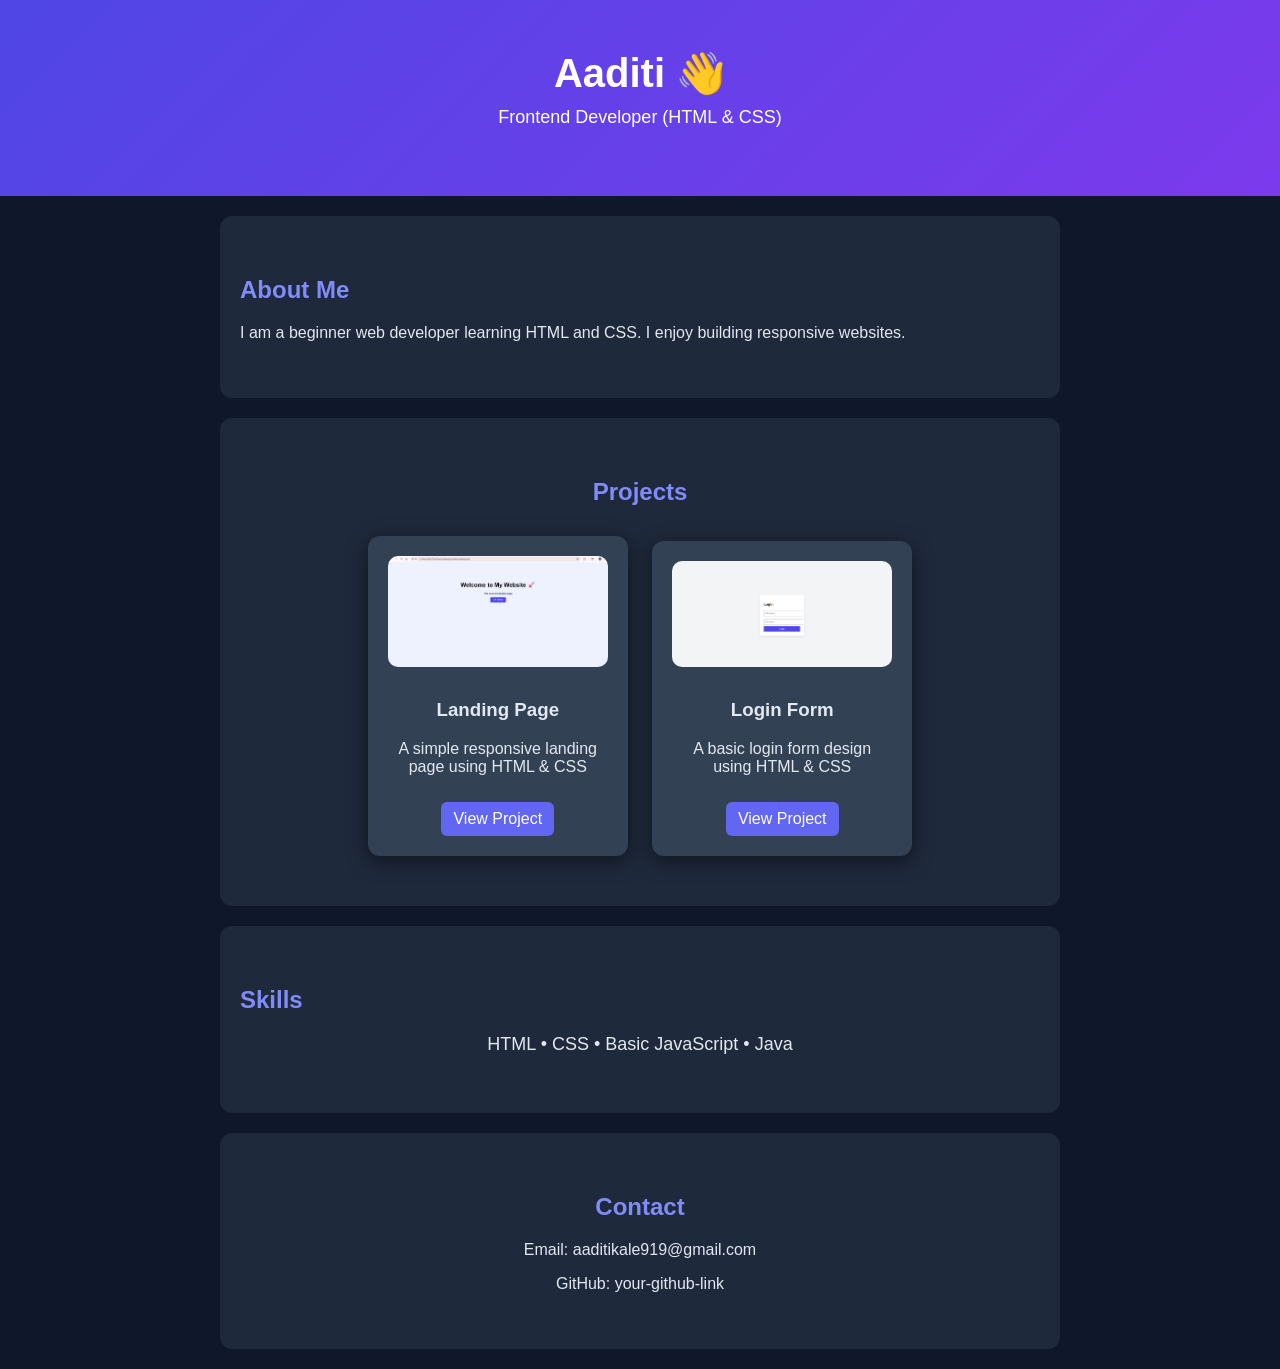
==== index.html @ 534e62b0 "Add files via upload" ====
<!DOCTYPE html>
<html>
<head>
  <title>Aaditi Portfolio</title>
  <link rel="stylesheet" href="style.css">
  <meta name="viewport" content="width=device-width, initial-scale=1.0">
</head>

<body>

<div class="background">
  <span></span>
  <span></span>
  <span></span>
  <span></span>
</div>

<header>
  <h1>Aaditi 👋</h1>
  <p>Frontend Developer (HTML & CSS)</p>
</header>

<section class="about">
  <h2>About Me</h2>
  <p>I am a beginner web developer learning HTML and CSS. I enjoy building responsive websites.</p>
</section>

<section class="projects">
  <h2>Projects</h2>

  <div class="card">
    <img src="landing.png" alt="Landing Page">
    <h3>Landing Page</h3>
    <p>A simple responsive landing page using HTML & CSS</p>
    <a href="landing.html">View Project</a>
  </div>

  <div class="card">
    <img src="login.png" alt="Login Form">
    <h3>Login Form</h3>
    <p>A basic login form design using HTML & CSS</p>
    <a href="login.html">View Project</a>
  </div>

</section>

<section class="skills">
  <h2>Skills</h2>
  <p>HTML • CSS • Basic JavaScript • Java</p>
</section>

<section class="contact">
  <h2>Contact</h2>
  <p>Email: aaditikale919@gmail.com</p>
  <p>GitHub: your-github-link</p>
</section>

</body>
</html>
---- style.css ----
/* Base */
body {
  margin: 0;
  font-family: Arial, sans-serif;
  background: #0f172a;
  color: #e2e8f0;
  animation: fadeIn 1s ease-in;
}

/* Header */
header {
  background: linear-gradient(135deg, #4f46e5, #7c3aed);
  color: white;
  text-align: center;
  padding: 50px 20px;
}

header h1 {
  margin: 0;
  font-size: 40px;
  animation: slideDown 1s ease;
}

header p {
  margin-top: 10px;
  font-size: 18px;
}

/* Sections */
section {
  background: #1e293b;
  border-radius: 12px;
  margin: 20px auto;
  padding: 40px 20px;
  max-width: 800px;
}

/* Titles */
h2 {
  margin-bottom: 20px;
  color: #818cf8;
}

/* Projects */
.projects {
  text-align: center;
}

.card {
  background: #334155;
  color: #e2e8f0;
  margin: 10px;
  padding: 20px;
  border-radius: 12px;
  display: inline-block;
  width: 220px;
  box-shadow: 0 5px 20px rgba(0,0,0,0.5);
  transition: all 0.3s ease;
}

.card:hover {
  transform: translateY(-10px) scale(1.03);
  box-shadow: 0 10px 25px rgba(0,0,0,0.7);
}

/* Images */
.card img {
  width: 100%;
  border-radius: 10px;
  margin-bottom: 10px;
}

/* Buttons */
.card a {
  background: #6366f1;
  color: white;
  padding: 8px 12px;
  border-radius: 6px;
  text-decoration: none;
  display: inline-block;
  margin-top: 10px;
  transition: 0.3s;
}

.card a:hover {
  background: #4f46e5;
  transform: scale(1.05);
  box-shadow: 0 0 10px #6366f1;
}

/* Skills */
.skills p {
  text-align: center;
  font-size: 18px;
  margin-top: 10px;
}

/* Contact */
.contact {
  text-align: center;
}

/* Animations */
@keyframes fadeIn {
  from { opacity: 0; }
  to { opacity: 1; }
}

@keyframes slideDown {
  from {
    transform: translateY(-50px);
    opacity: 0;
  }
  to {
    transform: translateY(0);
    opacity: 1;
  }
}

/* Background animation */
.background {
  position: fixed;
  width: 100%;
  height: 100%;
  z-index: -1;
  overflow: hidden;
}

.background span {
  position: absolute;
  width: 20px;
  height: 20px;
  background: rgba(255,255,255,0.1);
  border-radius: 50%;
  animation: move 10s linear infinite;
}

.background span:nth-child(1) { left: 10%; animation-duration: 12s; }
.background span:nth-child(2) { left: 30%; animation-duration: 8s; }
.background span:nth-child(3) { left: 60%; animation-duration: 10s; }
.background span:nth-child(4) { left: 80%; animation-duration: 7s; }

@keyframes move {
  0% { top: 100%; }
  100% { top: -10%; }
}

/* Smooth scroll */
html {
  scroll-behavior: smooth;
}
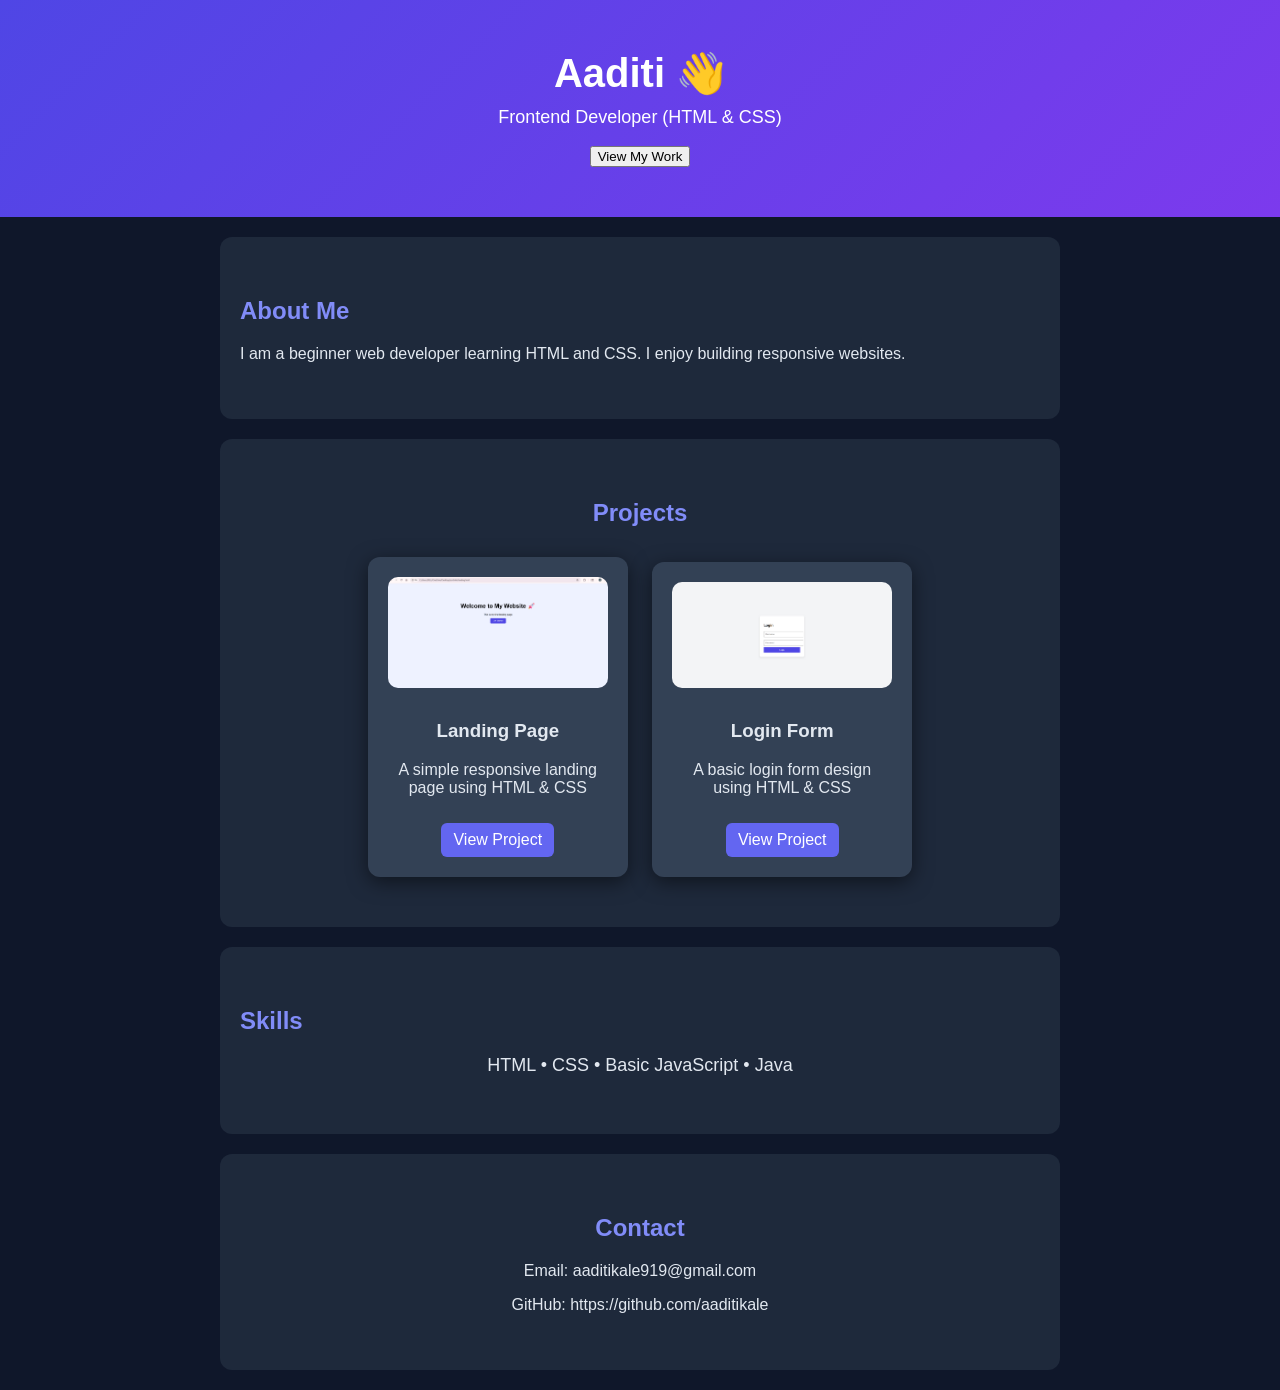
==== commit 68e7351c: "Enhance portfolio with scroll button and link update Added a button to scroll to the projects sectio" ====
--- a/index.html
+++ b/index.html
@@ -18,6 +18,10 @@
 <header>
   <h1>Aaditi 👋</h1>
   <p>Frontend Developer (HTML & CSS)</p>
+
+  <button onclick="document.querySelector('.projects').scrollIntoView()">
+    View My Work
+  </button>
 </header>
 
 <section class="about">
@@ -52,8 +56,8 @@
 <section class="contact">
   <h2>Contact</h2>
   <p>Email: aaditikale919@gmail.com</p>
-  <p>GitHub: your-github-link</p>
+  <p>GitHub: https://github.com/aaditikale</p>
 </section>
 
 </body>
-</html>+</html>
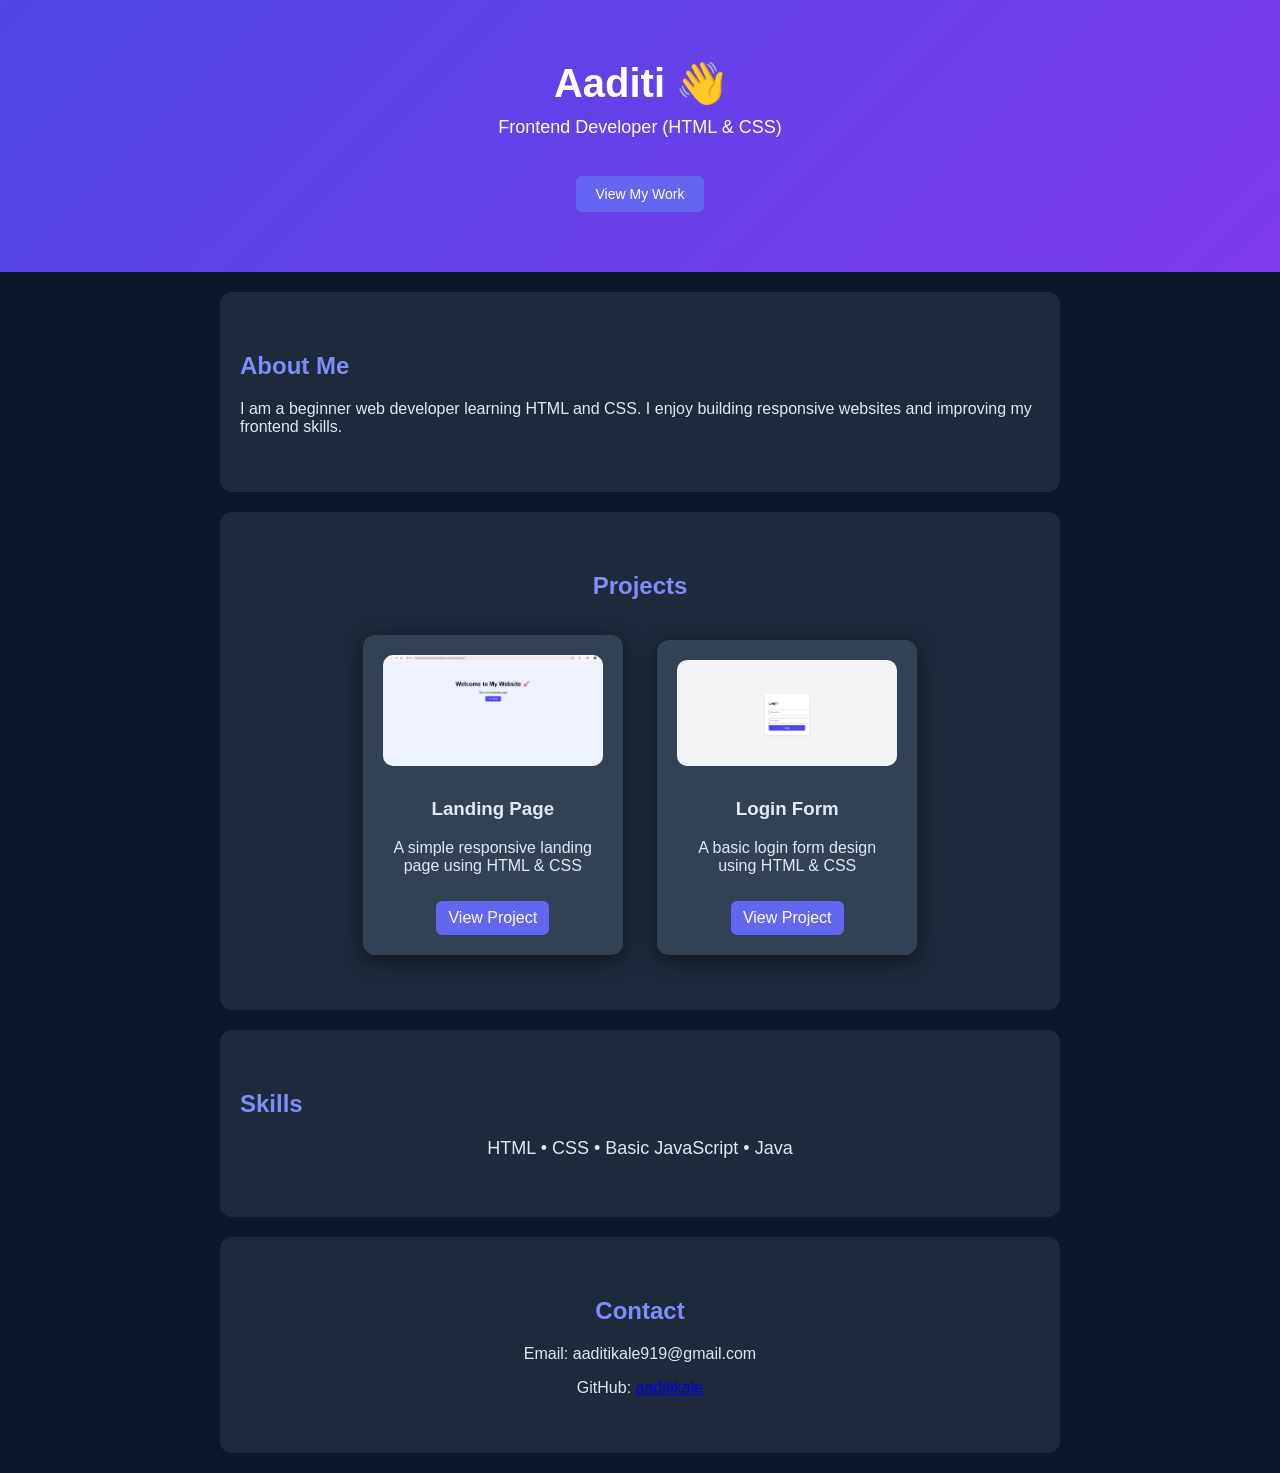
==== commit a976d9bd: "Update index.html" ====
--- a/index.html
+++ b/index.html
@@ -26,7 +26,10 @@
 
 <section class="about">
   <h2>About Me</h2>
-  <p>I am a beginner web developer learning HTML and CSS. I enjoy building responsive websites.</p>
+  <p>
+    I am a beginner web developer learning HTML and CSS. 
+    I enjoy building responsive websites and improving my frontend skills.
+  </p>
 </section>
 
 <section class="projects">
@@ -56,7 +59,12 @@
 <section class="contact">
   <h2>Contact</h2>
   <p>Email: aaditikale919@gmail.com</p>
-  <p>GitHub: https://github.com/aaditikale</p>
+  <p>
+    GitHub: 
+    <a href="https://github.com/aaditikale" target="_blank">
+      aaditikale
+    </a>
+  </p>
 </section>
 
 </body>
--- a/style.css
+++ b/style.css
@@ -12,7 +12,7 @@
   background: linear-gradient(135deg, #4f46e5, #7c3aed);
   color: white;
   text-align: center;
-  padding: 50px 20px;
+  padding: 60px 20px;
 }
 
 header h1 {
@@ -24,6 +24,24 @@
 header p {
   margin-top: 10px;
   font-size: 18px;
+}
+
+/* Button */
+header button {
+  margin-top: 20px;
+  padding: 10px 20px;
+  background: #6366f1;
+  border: none;
+  color: white;
+  border-radius: 6px;
+  cursor: pointer;
+  font-size: 14px;
+  transition: 0.3s;
+}
+
+header button:hover {
+  background: #4f46e5;
+  transform: scale(1.05);
 }
 
 /* Sections */
@@ -49,7 +67,7 @@
 .card {
   background: #334155;
   color: #e2e8f0;
-  margin: 10px;
+  margin: 15px;
   padding: 20px;
   border-radius: 12px;
   display: inline-block;
@@ -68,6 +86,11 @@
   width: 100%;
   border-radius: 10px;
   margin-bottom: 10px;
+  transition: 0.3s;
+}
+
+.card:hover img {
+  transform: scale(1.05);
 }
 
 /* Buttons */
@@ -148,4 +171,4 @@
 /* Smooth scroll */
 html {
   scroll-behavior: smooth;
-}+}
